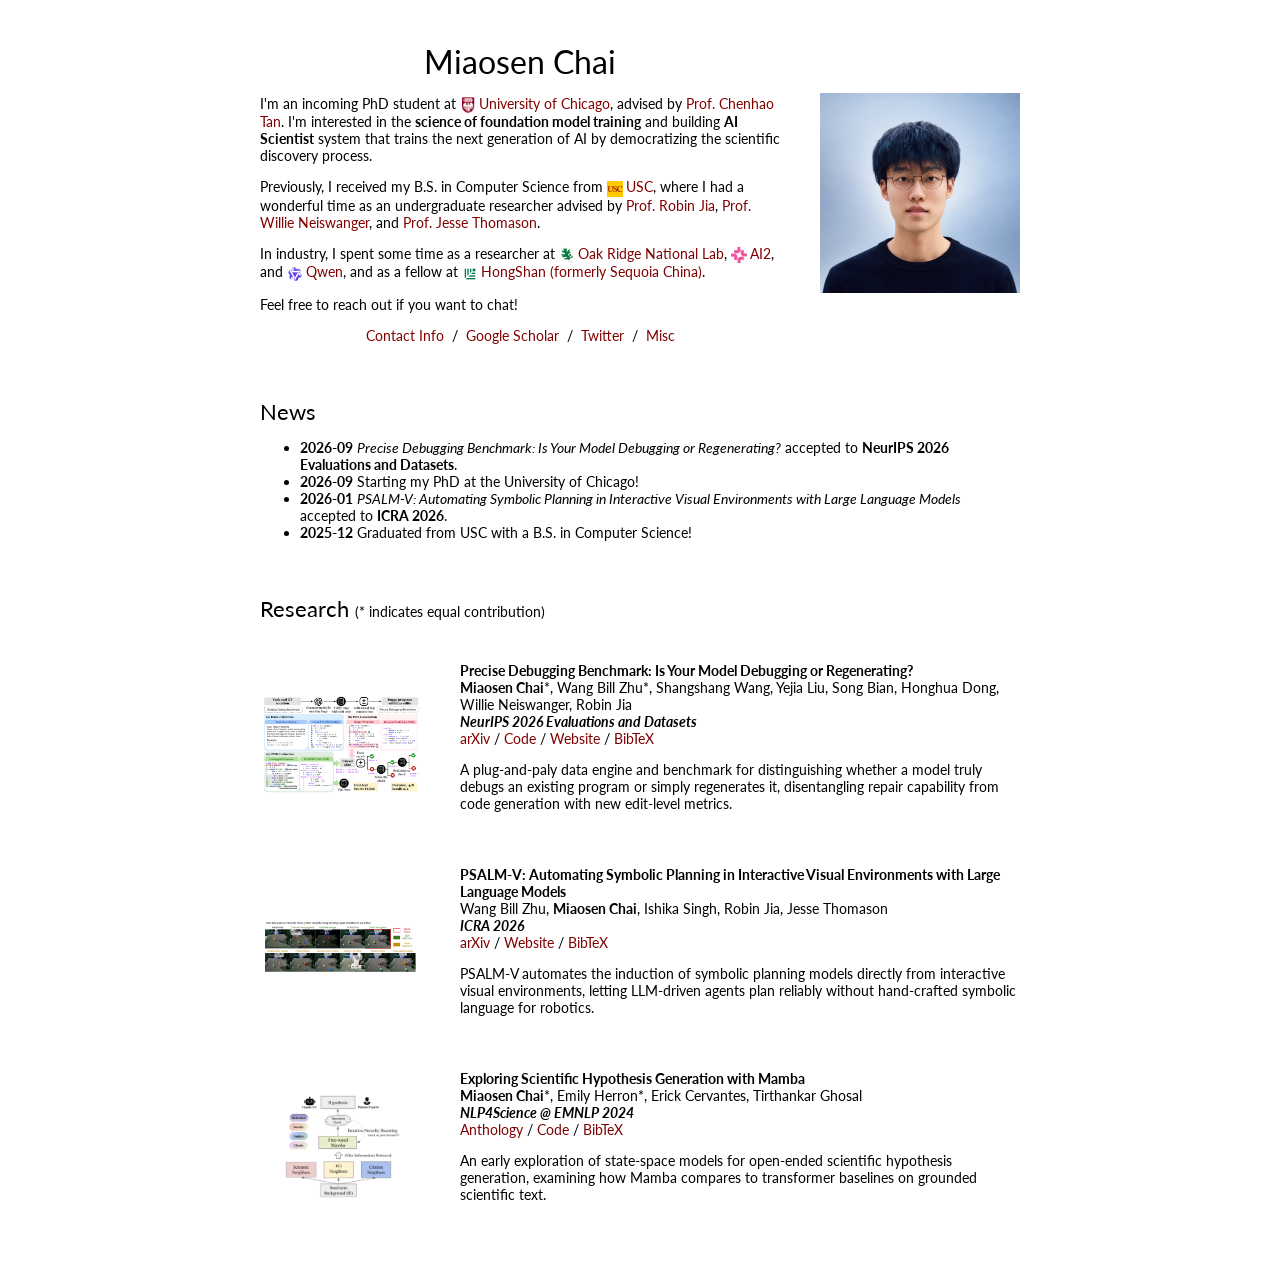
==== index.html @ bd9d6aa6 "Change investor to fellow at HongShan" ====
<!DOCTYPE HTML>
<html lang="en">

<head>
  <title>Miaosen Chai</title>
  <meta content="text/html; charset=utf-8" http-equiv="Content-Type">
  <meta name="author" content="Miaosen Chai" />
  <meta name="description" content="Miaosen Chai. Incoming PhD student at the University of Chicago." />
  <meta name="viewport" content="width=device-width, initial-scale=1">
  <link rel="stylesheet" type="text/css" href="style.css" />
  <link href="https://fonts.googleapis.com/css?family=Lato:400,700,400italic,700italic" rel="stylesheet" type="text/css">
</head>

<body>
  <table style="width:100%;max-width:800px;border:0px;border-spacing:0px;border-collapse:separate;margin-right:auto;margin-left:auto;">
    <tr style="padding:0px">
      <td style="padding:0px">

        <!-- HERO -->
        <table style="width:100%;border:0px;border-spacing:0px;border-collapse:separate;margin-right:auto;margin-left:auto;">
          <tr style="padding:0px">
            <td style="padding:2.5%;width:70%;vertical-align:middle">
              <h1>Miaosen Chai</h1>
              <p>
                I'm an incoming PhD student at
                <img src="images/uchicago.png" alt="UChicago" style="height:16px;vertical-align:middle;margin-right:3px;"><a href="https://cs.uchicago.edu">University of Chicago</a>,
                advised by <a href="https://chenhaot.com/">Prof. Chenhao Tan</a>.
                I'm interested in the <strong>science of foundation model training</strong> and building
                <strong>AI Scientist</strong> system that trains the next generation of AI by democratizing the scientific discovery process.
              </p>
              <p>
                Previously, I received my B.S. in Computer Science from
                <img src="images/usc.png" alt="USC" style="height:16px;vertical-align:middle;margin-right:3px;"><a href="https://www.cs.usc.edu">USC</a>,
                where I had a wonderful time as an undergraduate researcher advised by
                <a href="https://robinjia.github.io/">Prof. Robin Jia</a>,
                <a href="https://willieneis.github.io/">Prof. Willie Neiswanger</a>, and
                <a href="https://jessethomason.com/">Prof. Jesse Thomason</a>.
              </p>
              <p>
                In industry, I spent some time as a researcher at
                <img src="images/ornl.png" alt="ORNL" style="height:16px;vertical-align:middle;margin-right:3px;"><a href="https://www.ornl.gov/">Oak Ridge National Lab</a>,
                <img src="images/ai2.png" alt="AI2" style="height:16px;vertical-align:middle;margin-right:3px;"><a href="https://allenai.org/">AI2</a>,
                and
                <img src="images/qwen.png" alt="Qwen" style="height:16px;vertical-align:middle;margin-right:3px;"><a href="https://qwen.ai/">Qwen</a>,
                and as a fellow at
                <img src="images/sequoia.png" alt="HongShan" style="height:16px;vertical-align:middle;margin-right:3px;"><a href="https://www.hsgcap.com/">HongShan (formerly Sequoia China)</a>.
              </p>
              <p>
                Feel free to reach out if you want to chat!
              </p>
              <p style="text-align:center">
                <a href="#" id="contactTrigger">Contact Info</a> &nbsp;/&nbsp;
                <a href="https://scholar.google.com/citations?user=1lLC0AQAAAAJ&hl=en">Google Scholar</a> &nbsp;/&nbsp;
                <a href="https://x.com/miaosenc">Twitter</a> &nbsp;/&nbsp;
                <a href="#" id="miscTrigger">Misc</a>
              </p>
            </td>
            <td style="padding:2.5%;width:30%;max-width:30%;vertical-align:middle">
              <img class="profile-photo" alt="profile photo" src="selfie.jpg">
            </td>
          </tr>
        </table>

        <!-- NEWS -->
        <table style="width:100%;border:0px;border-spacing:0px;border-collapse:separate;margin-right:auto;margin-left:auto;">
          <tr>
            <td style="padding:2.5%;width:100%;vertical-align:middle">
              <h2 id="News">News</h2>
              <ul>
                <li><b>2026-09</b> <i>Precise Debugging Benchmark: Is Your Model Debugging or Regenerating?</i> accepted to <b>NeurIPS 2026 Evaluations and Datasets</b>.</li>
                <li><b>2026-09</b> Starting my PhD at the University of Chicago!</li>
                <li><b>2026-01</b> <i>PSALM-V: Automating Symbolic Planning in Interactive Visual Environments with Large Language Models</i> accepted to <b>ICRA 2026</b>.</li>
                <li><b>2025-12</b> Graduated from USC with a B.S. in Computer Science!</li>
              </ul>
            </td>
          </tr>
        </table>

        <!-- RESEARCH HEADER -->
        <table style="width:100%;border:0px;border-spacing:0px;border-collapse:separate;margin-right:auto;margin-left:auto;">
          <tr>
            <td style="padding:2.5%;width:100%;vertical-align:middle">
              <h2 id="Research">Research <span style="font-size: 14px;">(* indicates equal contribution)</span></h2>
            </td>
          </tr>
        </table>

        <!-- RESEARCH LIST -->
        <table style="width:100%;border:0px;border-spacing:0px;border-collapse:separate;margin-right:auto;margin-left:auto;">

          <tr class="paper-row">
            <td style="padding:2.5%;width:25%;vertical-align:middle;min-width:120px">
              <img src="images/PDB.png" alt="Precise Debugging Benchmark" class="paper-thumb" />
            </td>
            <td style="padding:2.5%;width:75%;vertical-align:middle">
              <div>
                <h3>Precise Debugging Benchmark: Is Your Model Debugging or Regenerating?</h3>
                <br>
                <b>Miaosen Chai</b>*,
                <a href="https://bill1235813.github.io/" target="_blank" class="author-link">Wang Bill Zhu</a>*,
                <a href="https://shangshang-wang.github.io/" target="_blank" class="author-link">Shangshang Wang</a>,
                <a href="https://liuyejia.github.io/" target="_blank" class="author-link">Yejia Liu</a>,
                <a href="https://waterpine.github.io/" target="_blank" class="author-link">Song Bian</a>,
                <a href="https://dhh1995.github.io/" target="_blank" class="author-link">Honghua Dong</a>,
                <a href="https://willieneis.github.io/" target="_blank" class="author-link">Willie Neiswanger</a>,
                <a href="https://robinjia.github.io/" target="_blank" class="author-link">Robin Jia</a>
                <br>
                <em><b>NeurIPS 2026 Evaluations and Datasets</b></em>
                <br>
                <a href="https://arxiv.org/abs/2604.17338">arXiv</a> /
                <a href="https://github.com/Bill1235813/PDB">Code</a> /
                <a href="https://precise-debugging-benchmark.github.io">Website</a> /
                <a href="#" class="bibtex-trigger" data-bibtex="@article{zhu2026precise,
  title={Precise Debugging Benchmark: Is Your Model Debugging or Regenerating?},
  author={Zhu, Wang Bill and Chai, Miaosen and Wang, Shangshang and Liu, Yejia and Bian, Song and Dong, Honghua and Neiswanger, Willie and Jia, Robin},
  journal={arXiv preprint arXiv:2604.17338},
  year={2026}
}">BibTeX</a>
                <p></p>
                <p>A plug-and-paly data engine and benchmark for distinguishing whether a model truly debugs an existing program or simply regenerates it, disentangling repair capability from code generation with new edit-level metrics.</p>
              </div>
            </td>
          </tr>

          <tr class="paper-row">
            <td style="padding:2.5%;width:25%;vertical-align:middle;min-width:120px">
              <img src="images/PSALM-V.png" alt="PSALM-V" class="paper-thumb" />
            </td>
            <td style="padding:2.5%;width:75%;vertical-align:middle">
              <div>
                <h3>PSALM-V: Automating Symbolic Planning in Interactive Visual Environments with Large Language Models</h3>
                <br>
                <a href="https://bill1235813.github.io/" target="_blank" class="author-link">Wang Bill Zhu</a>,
                <b>Miaosen Chai</b>,
                <a href="https://ishikasingh.github.io/" target="_blank" class="author-link">Ishika Singh</a>,
                <a href="https://robinjia.github.io/" target="_blank" class="author-link">Robin Jia</a>,
                <a href="https://jessethomason.com/" target="_blank" class="author-link">Jesse Thomason</a>
                <br>
                <em><b>ICRA 2026</b></em>
                <br>
                <a href="https://arxiv.org/abs/2506.20097">arXiv</a> /
                <a href="https://psalmv.github.io/">Website</a> /
                <a href="#" class="bibtex-trigger" data-bibtex="@article{zhu2025psalm,
  title={Psalm-v: Automating symbolic planning in interactive visual environments with large language models},
  author={Zhu, Wang Bill and Chai, Miaosen and Singh, Ishika and Jia, Robin and Thomason, Jesse},
  journal={arXiv preprint arXiv:2506.20097},
  year={2025}
}">BibTeX</a>
                <p></p>
                <p>PSALM-V automates the induction of symbolic planning models directly from interactive visual environments, letting LLM-driven agents plan reliably without hand-crafted symbolic language for robotics.</p>
              </div>
            </td>
          </tr>

          <tr class="paper-row">
            <td style="padding:2.5%;width:25%;vertical-align:middle;min-width:120px">
              <img src="images/Mamba.png" alt="Scientific Hypothesis Generation with Mamba" class="paper-thumb" />
            </td>
            <td style="padding:2.5%;width:75%;vertical-align:middle">
              <div>
                <h3>Exploring Scientific Hypothesis Generation with Mamba</h3>
                <br>
                <b>Miaosen Chai</b>*,
                <a href="https://www.ornl.gov/staff-profile/emily-herron" target="_blank" class="author-link">Emily Herron</a>*,
                Erick Cervantes,
                <a href="https://www.tirthankarghosal.com/" target="_blank" class="author-link">Tirthankar Ghosal</a>
                <br>
                <em><b>NLP4Science @ EMNLP 2024</b></em>
                <br>
                <a href="https://aclanthology.org/2024.nlp4science-1.17/">Anthology</a> /
                <a href="https://github.com/fglx-c/Exploring-Scientific-Hypothesis-Generation-with-Mamba">Code</a> /
                <a href="#" class="bibtex-trigger" data-bibtex="@inproceedings{chai-etal-2024-exploring,
  title={Exploring Scientific Hypothesis Generation with Mamba},
  author={Chai, Miaosen and Herron, Emily and Cervantes, Erick and Ghosal, Tirthankar},
  editor={Peled-Cohen, Lotem and Calderon, Nitay and Lissak, Shir and Reichart, Roi},
  booktitle={Proceedings of the 1st Workshop on NLP for Science (NLP4Science)},
  month=nov,
  year={2024},
  address={Miami, FL, USA},
  publisher={Association for Computational Linguistics},
  url={https://aclanthology.org/2024.nlp4science-1.17/},
  doi={10.18653/v1/2024.nlp4science-1.17},
  pages={197--207}
}">BibTeX</a>
                <p></p>
                <p>An early exploration of state-space models for open-ended scientific hypothesis generation, examining how Mamba compares to transformer baselines on grounded scientific text.</p>
              </div>
            </td>
          </tr>

        </table>

        <!-- TALKS (hidden for now)
        <table style="width:100%;border:0px;border-spacing:0px;border-collapse:separate;margin-right:auto;margin-left:auto;">
          <tr>
            <td style="padding:2.5%;width:100%;vertical-align:middle">
              <h2 id="Talks">Talks</h2>
              <p><i>Coming soon.</i></p>
            </td>
          </tr>
        </table>
        -->


        <br><br>
      </td>
    </tr>
  </table>

  <!-- CONTACT MODAL -->
  <div id="contactModal" class="modal">
    <div class="modal-content">
      <span class="close-button" data-close="contactModal">&times;</span>
      <h2>Contact</h2>
      <p><b>Email:</b> <a href="mailto:miaosenc@uchicago.edu">miaosenc@uchicago.edu</a></p>
      <p><b>WeChat:</b> c_12316</p>
      <p>If you're interested in research, collaboration, startups, or anything, say hi!</p>
    </div>
  </div>

  <!-- MISC MODAL -->
  <div id="miscModal" class="modal">
    <div class="modal-content">
      <span class="close-button" data-close="miscModal">&times;</span>
      <h2>Misc</h2>
      <p>Coming soon :)</p>
    </div>
  </div>

  <!-- BIBTEX MODAL -->
  <div id="bibtexModal" class="modal">
    <div class="modal-content">
      <span class="close-button" data-close="bibtexModal">&times;</span>
      <h2>BibTeX</h2>
      <pre id="modalBibtexContent"></pre>
      <button id="copyBibtexButton">Copy to Clipboard</button>
    </div>
  </div>

  <script src="script.js"></script>
</body>

</html>
---- style.css ----
a{color:#800000;text-decoration:none}
a:focus,a:hover{color:#FDB515;text-decoration:none}
body,td,th,tr,p,a{font-family:'Lato', Verdana, Helvetica, sans-serif;font-size:14px;font-display:auto}
strong{font-family:'Lato', Verdana, Helvetica, sans-serif;font-size:14px;font-display:auto}
h2{font-family:'Lato', Verdana, Helvetica, sans-serif;font-size:22px;font-display:auto;font-weight:normal;padding:0;margin:0;display:inline}
h3{font-family:'Lato', Verdana, Helvetica, sans-serif;font-size:14px;font-weight:700;font-display:auto;padding:0;margin:0;display:inline}
h1{font-family:'Lato', Verdana, Helvetica, sans-serif;font-size:32px;font-weight:normal;font-display:auto;text-align:center;padding:0;margin-block-start:14px;margin-block-end:14px;margin-left:0;margin-right:0}

/* Square profile photo */
.profile-photo{width:100%;max-width:100%;aspect-ratio:1/1;object-fit:cover;display:block}

/* Paper thumbnail — consistent 4:3 box, no border */
.paper-thumb{
  width:100%;
  max-width:180px;
  aspect-ratio:4/3;
  object-fit:contain;
  display:block;
  margin:0 auto;
}

/* Paper transitions */
.paper-row{transition:all 0.3s ease}

/* Modal */
.modal{display:none;position:fixed;z-index:1000;left:0;top:0;width:100%;height:100%;overflow:auto;background-color:rgba(0,0,0,0.6);padding-top:60px}
.modal-content{background-color:#fefefe;margin:5% auto;padding:25px;border:1px solid #888;width:85%;max-width:700px;border-radius:8px;position:relative;box-shadow:0 5px 15px rgba(0,0,0,0.3);font-family:'Lato', Verdana, Helvetica, sans-serif}
.modal-content h2{margin-top:0;margin-bottom:15px;font-size:20px;display:block;text-align:left}
.close-button{color:#aaa;position:absolute;top:10px;right:20px;font-size:32px;font-weight:bold;line-height:1;cursor:pointer}
.close-button:hover,.close-button:focus{color:#333;text-decoration:none}

/* BibTeX */
#modalBibtexContent{background-color:#f8f8f8;border:1px solid #ddd;padding:15px;white-space:pre-wrap;word-wrap:break-word;max-height:400px;overflow-y:auto;font-family:'Courier New', Courier, monospace;font-size:13px;line-height:1.5;border-radius:4px;margin-bottom:15px}
#copyBibtexButton{background-color:#800000;border:none;color:white;padding:10px 18px;text-align:center;text-decoration:none;display:inline-block;font-size:14px;font-weight:bold;cursor:pointer;border-radius:5px;transition:background-color 0.2s ease}
#copyBibtexButton:hover{background-color:#FDB515}
.bibtex-trigger{cursor:pointer}

/* Contact/misc small modal */
#contactModal .modal-content,#miscModal .modal-content{text-align:center;max-width:360px}
#contactModal .modal-content h2,#miscModal .modal-content h2{text-align:center;margin-bottom:10px}
#contactModal .modal-content p,#miscModal .modal-content p{text-align:left;margin-bottom:10px}

/* Author links keep body color */
a.author-link{color:inherit;text-decoration:none}
a.author-link:hover{color:#FDB515;text-decoration:none}
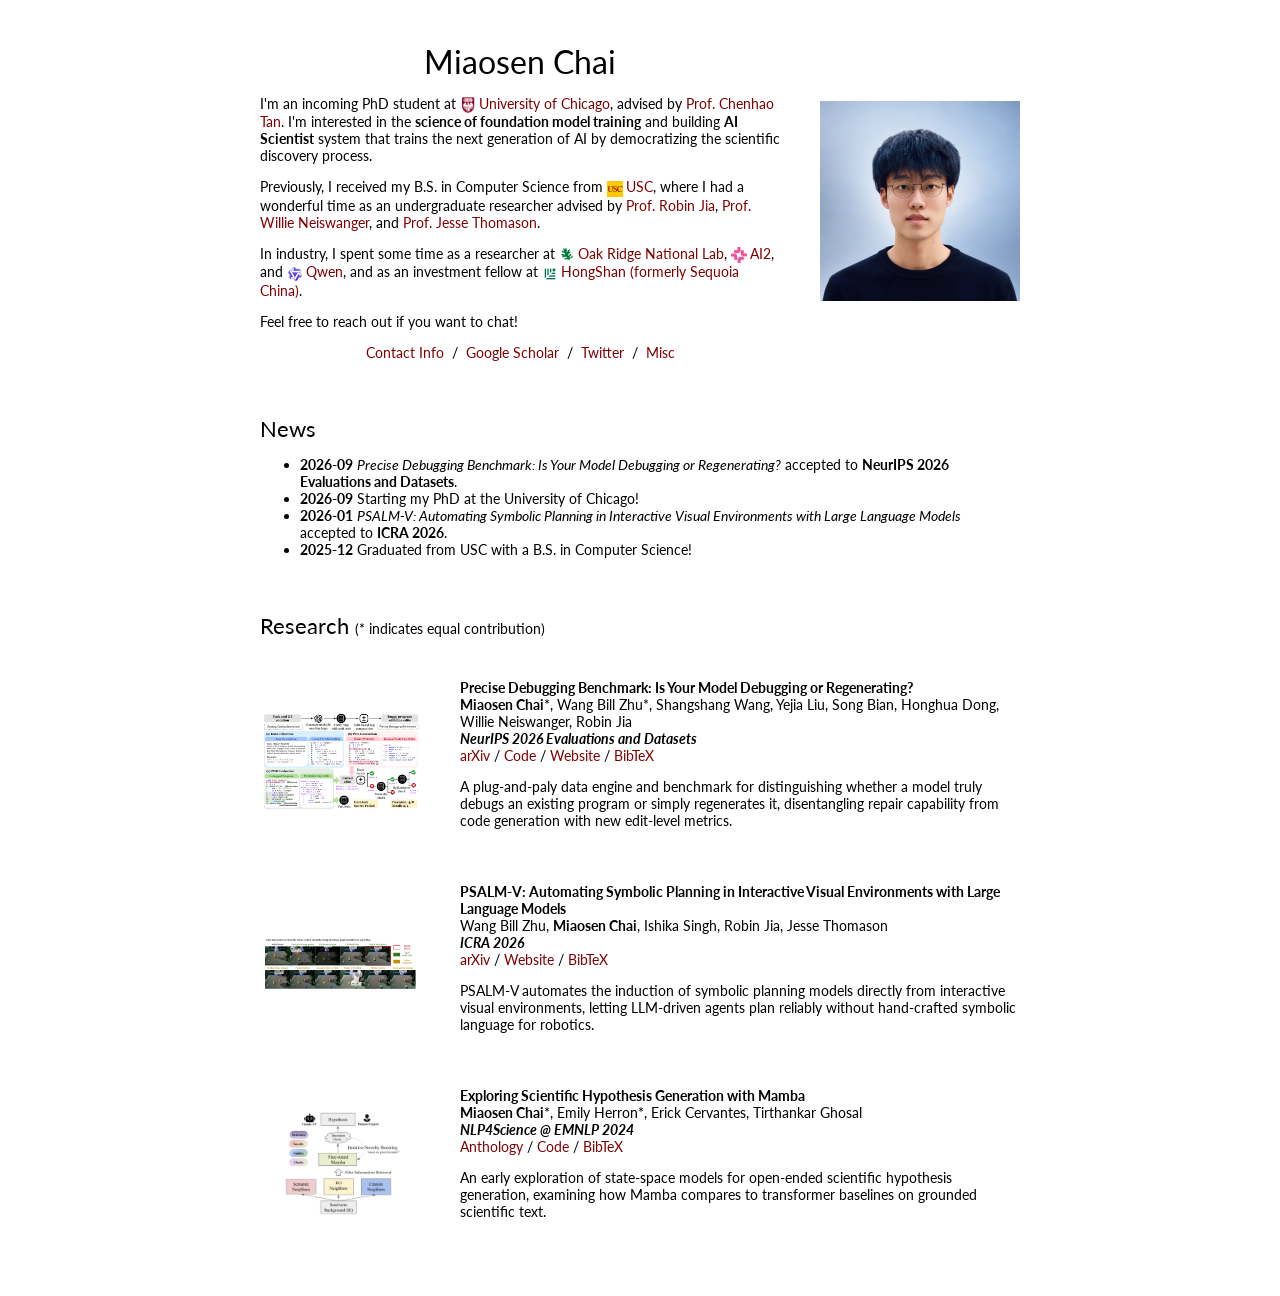
==== commit 979360d2: "Change fellow to investment fellow" ====
--- a/index.html
+++ b/index.html
@@ -42,7 +42,7 @@
                 <img src="images/ai2.png" alt="AI2" style="height:16px;vertical-align:middle;margin-right:3px;"><a href="https://allenai.org/">AI2</a>,
                 and
                 <img src="images/qwen.png" alt="Qwen" style="height:16px;vertical-align:middle;margin-right:3px;"><a href="https://qwen.ai/">Qwen</a>,
-                and as a fellow at
+                and as an investment fellow at
                 <img src="images/sequoia.png" alt="HongShan" style="height:16px;vertical-align:middle;margin-right:3px;"><a href="https://www.hsgcap.com/">HongShan (formerly Sequoia China)</a>.
               </p>
               <p>
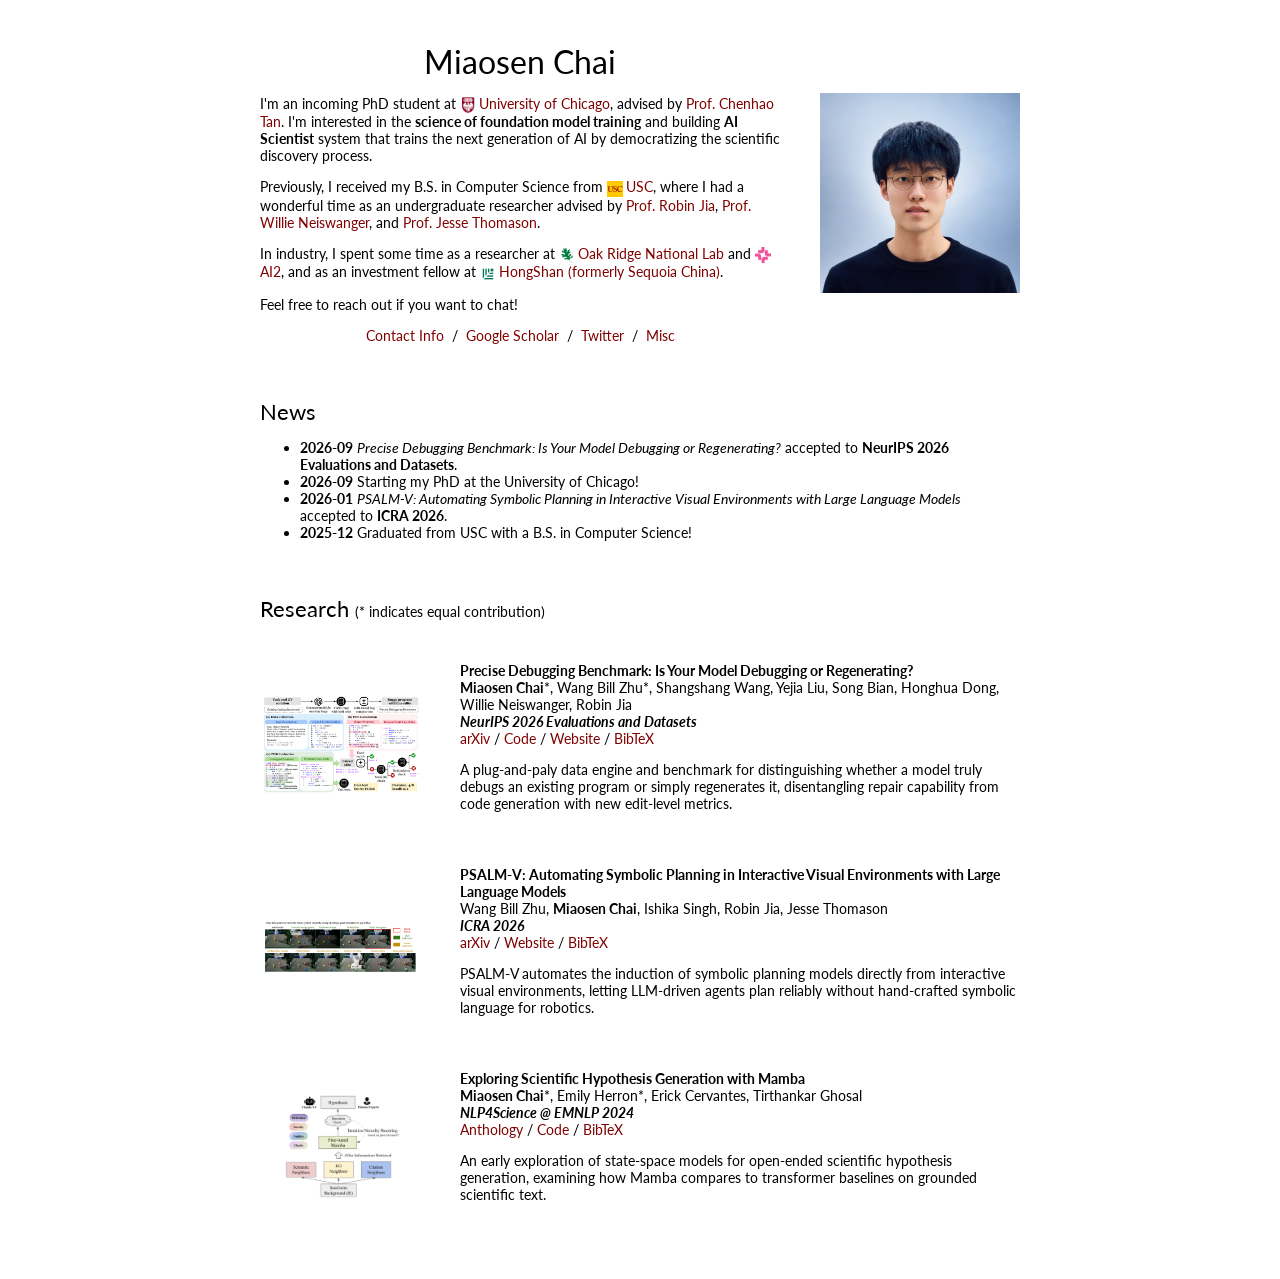
==== commit 79c4da51: "Remove Qwen Co-Authored-By: Claude Opus 5.5 <noreply@anthropic.com>" ====
--- a/index.html
+++ b/index.html
@@ -38,10 +38,9 @@
               </p>
               <p>
                 In industry, I spent some time as a researcher at
-                <img src="images/ornl.png" alt="ORNL" style="height:16px;vertical-align:middle;margin-right:3px;"><a href="https://www.ornl.gov/">Oak Ridge National Lab</a>,
+                <img src="images/ornl.png" alt="ORNL" style="height:16px;vertical-align:middle;margin-right:3px;"><a href="https://www.ornl.gov/">Oak Ridge National Lab</a>
+                and
                 <img src="images/ai2.png" alt="AI2" style="height:16px;vertical-align:middle;margin-right:3px;"><a href="https://allenai.org/">AI2</a>,
-                and
-                <img src="images/qwen.png" alt="Qwen" style="height:16px;vertical-align:middle;margin-right:3px;"><a href="https://qwen.ai/">Qwen</a>,
                 and as an investment fellow at
                 <img src="images/sequoia.png" alt="HongShan" style="height:16px;vertical-align:middle;margin-right:3px;"><a href="https://www.hsgcap.com/">HongShan (formerly Sequoia China)</a>.
               </p>
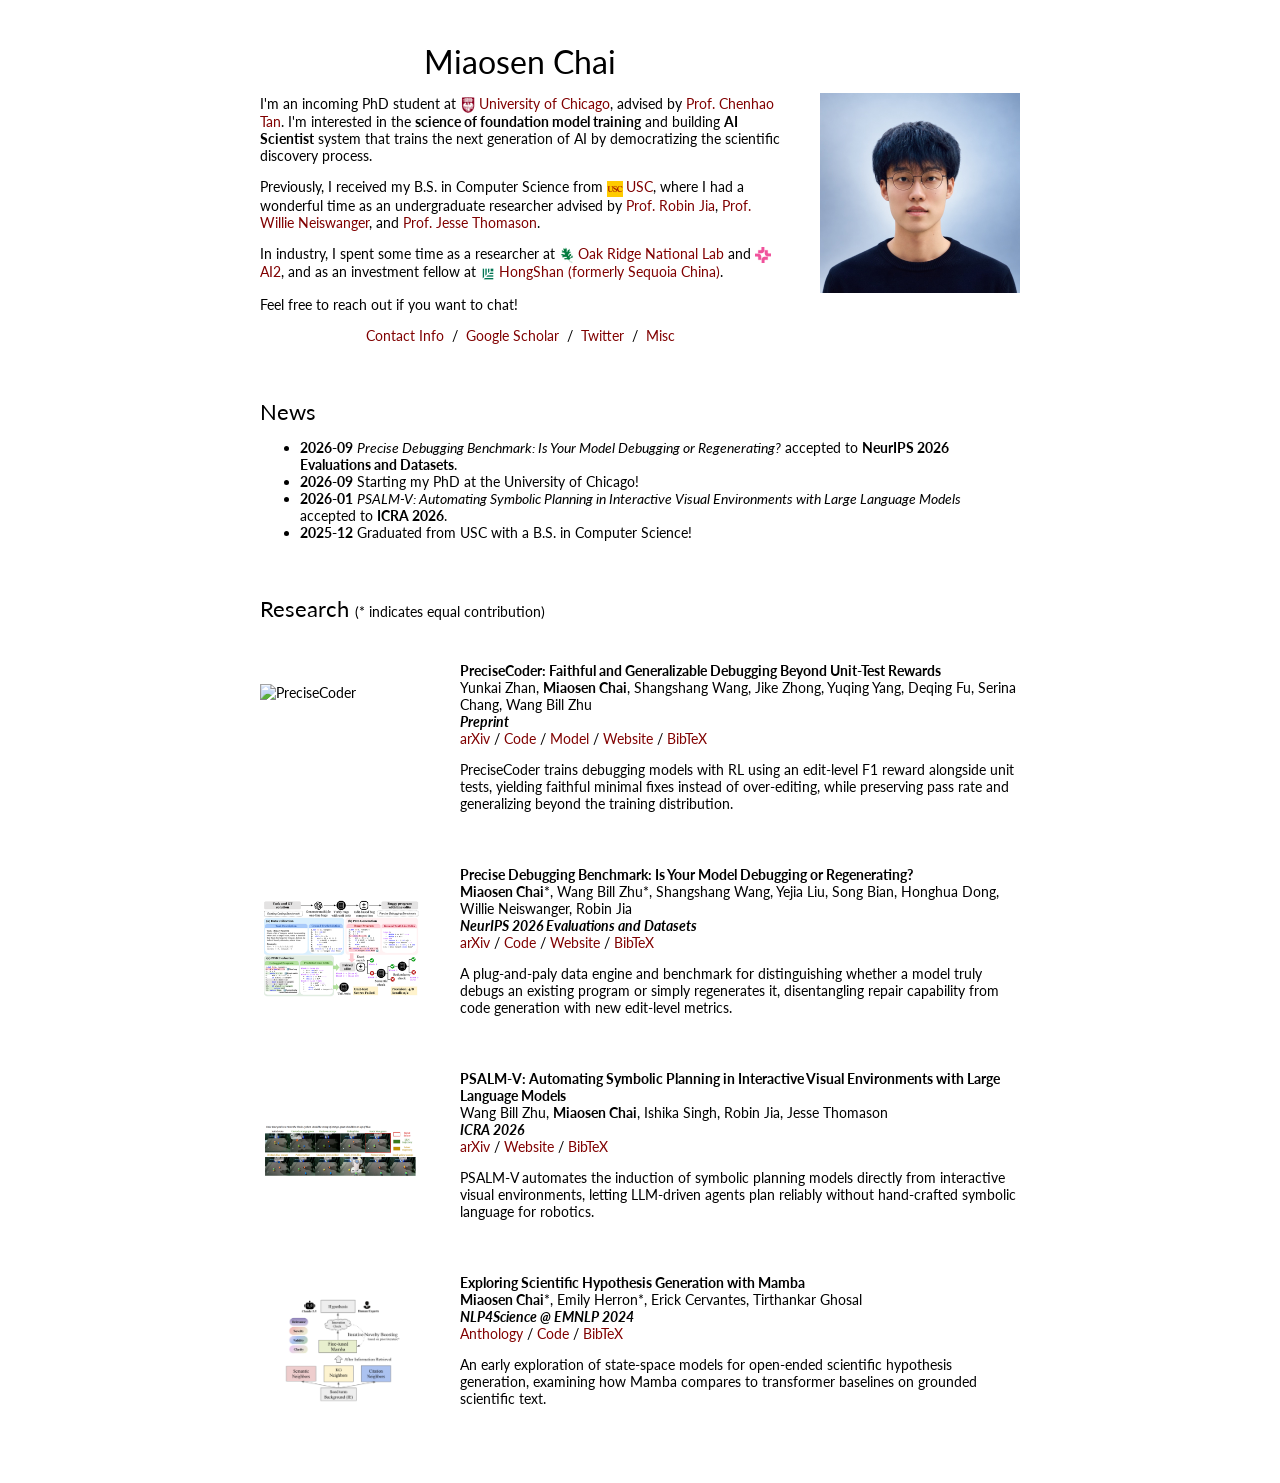
==== commit 0c1dcab7: "Add PreciseCoder preprint Co-Authored-By: Claude Opus 5.5 <noreply@anthropic.com>" ====
--- a/index.html
+++ b/index.html
@@ -86,6 +86,41 @@
 
         <!-- RESEARCH LIST -->
         <table style="width:100%;border:0px;border-spacing:0px;border-collapse:separate;margin-right:auto;margin-left:auto;">
+
+          <tr class="paper-row">
+            <td style="padding:2.5%;width:25%;vertical-align:middle;min-width:120px">
+              <img src="images/PreciseCoder.png" alt="PreciseCoder" class="paper-thumb" />
+            </td>
+            <td style="padding:2.5%;width:75%;vertical-align:middle">
+              <div>
+                <h3>PreciseCoder: Faithful and Generalizable Debugging Beyond Unit-Test Rewards</h3>
+                <br>
+                <a href="https://mynameisjameszhan.github.io" target="_blank" class="author-link">Yunkai Zhan</a>,
+                <b>Miaosen Chai</b>,
+                <a href="https://shangshang-wang.github.io/" target="_blank" class="author-link">Shangshang Wang</a>,
+                <a href="https://jike338.github.io" target="_blank" class="author-link">Jike Zhong</a>,
+                <a href="https://ayyyq.github.io" target="_blank" class="author-link">Yuqing Yang</a>,
+                <a href="https://deqingfu.github.io" target="_blank" class="author-link">Deqing Fu</a>,
+                <a href="https://serinachang5.github.io" target="_blank" class="author-link">Serina Chang</a>,
+                <a href="https://bill1235813.github.io/" target="_blank" class="author-link">Wang Bill Zhu</a>
+                <br>
+                <em><b>Preprint</b></em>
+                <br>
+                <a href="https://arxiv.org/abs/2610.18755">arXiv</a> /
+                <a href="https://github.com/precise-coder-rl/PreciseCoder">Code</a> /
+                <a href="https://huggingface.co/PreciseCoder">Model</a> /
+                <a href="https://precise-coder-rl.github.io/">Website</a> /
+                <a href="#" class="bibtex-trigger" data-bibtex="@article{zhan2026precisecoder,
+  title={PreciseCoder: Faithful and Generalizable Debugging Beyond Unit-Test Rewards},
+  author={Zhan, Yunkai and Chai, Miaosen and Wang, Shangshang and Zhong, Jike and Yang, Yuqing and Fu, Deqing and Chang, Serina and Zhu, Wang Bill},
+  journal={arXiv preprint arXiv:2610.18755},
+  year={2026}
+}">BibTeX</a>
+                <p></p>
+                <p>PreciseCoder trains debugging models with RL using an edit-level F1 reward alongside unit tests, yielding faithful minimal fixes instead of over-editing, while preserving pass rate and generalizing beyond the training distribution.</p>
+              </div>
+            </td>
+          </tr>
 
           <tr class="paper-row">
             <td style="padding:2.5%;width:25%;vertical-align:middle;min-width:120px">
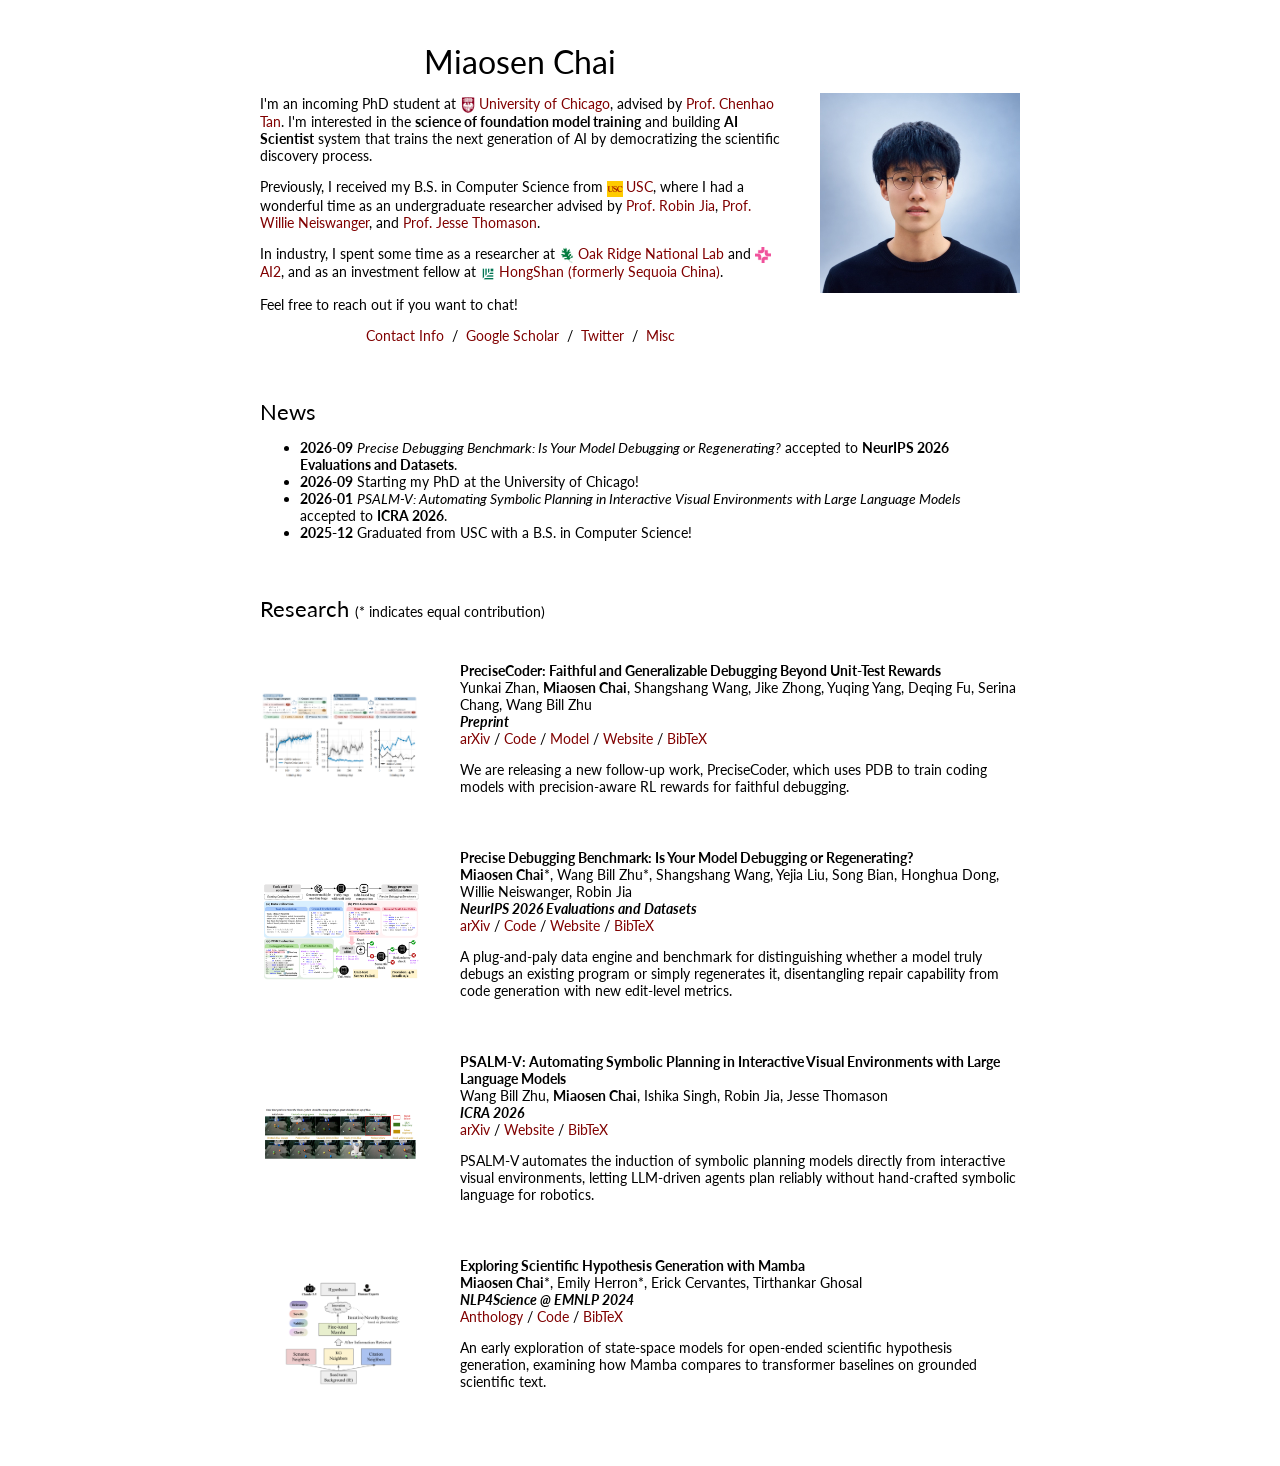
==== commit 1be8fc56: "Update PreciseCoder description Co-Authored-By: Claude Opus 5.5 <noreply@anthropic.com>" ====
--- a/index.html
+++ b/index.html
@@ -117,7 +117,7 @@
   year={2026}
 }">BibTeX</a>
                 <p></p>
-                <p>PreciseCoder trains debugging models with RL using an edit-level F1 reward alongside unit tests, yielding faithful minimal fixes instead of over-editing, while preserving pass rate and generalizing beyond the training distribution.</p>
+                <p>We are releasing a new follow-up work, PreciseCoder, which uses PDB to train coding models with precision-aware RL rewards for faithful debugging.</p>
               </div>
             </td>
           </tr>
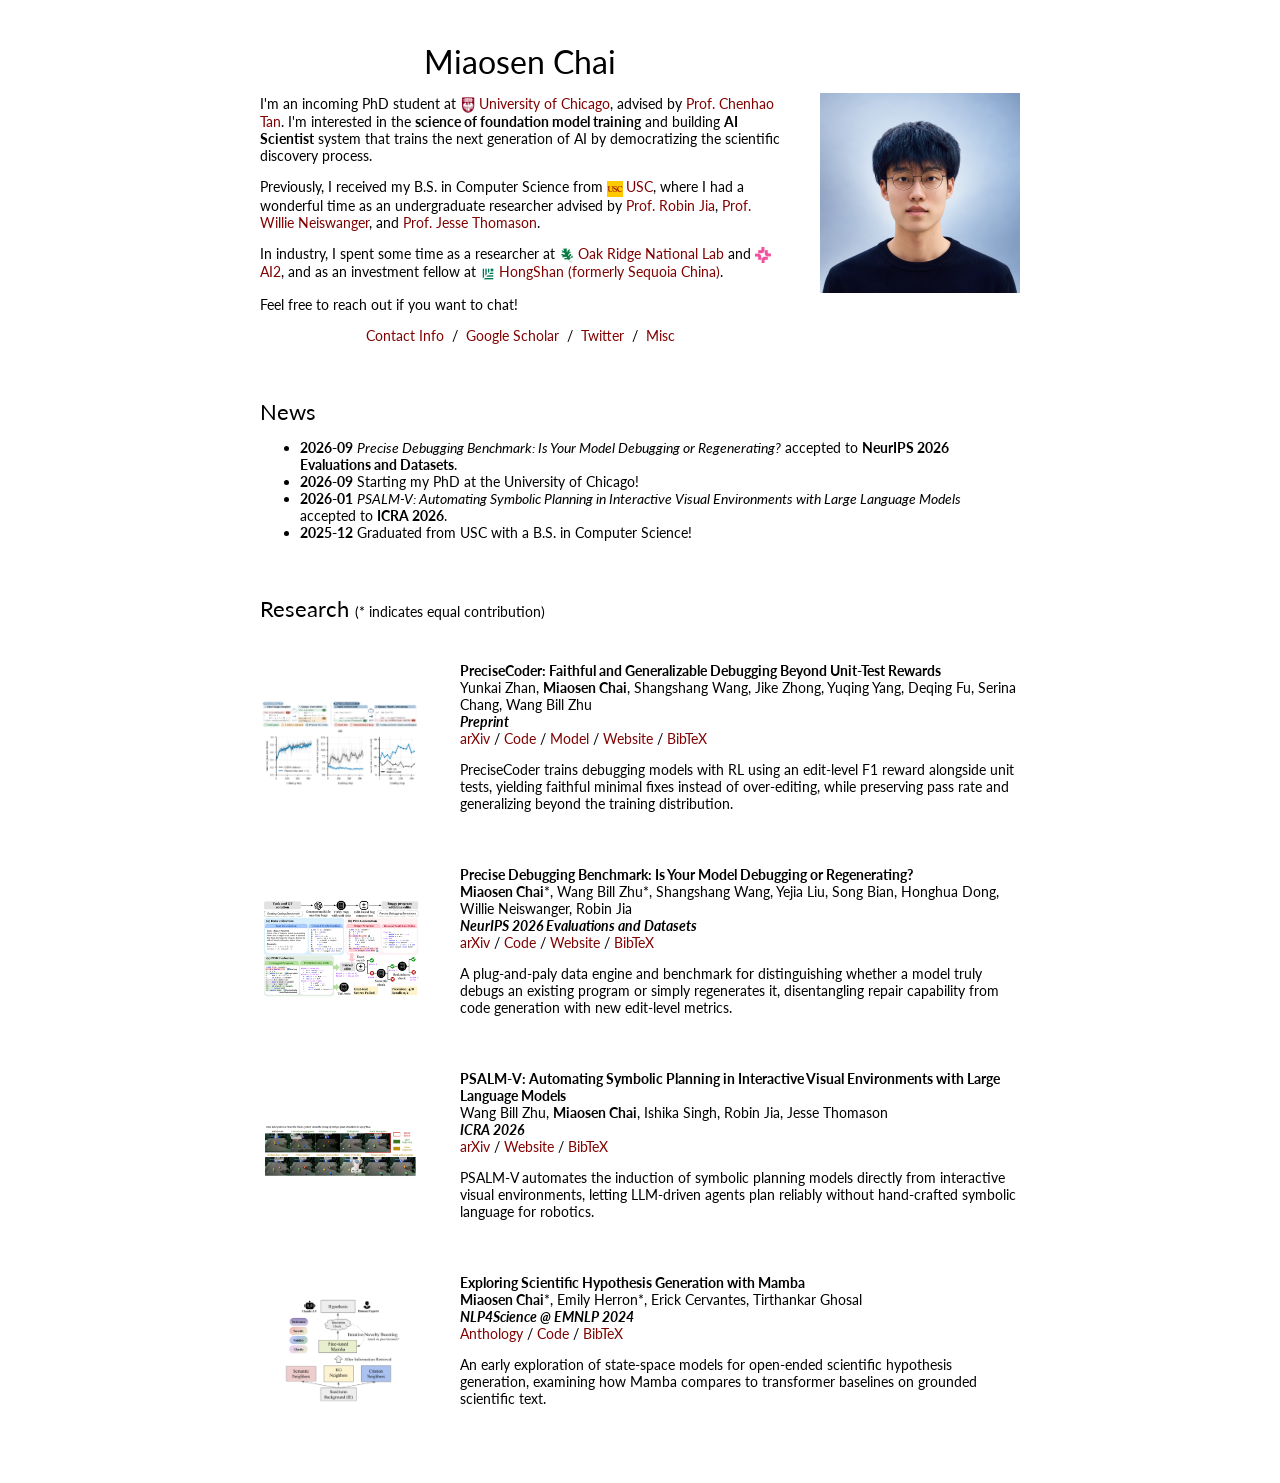
==== commit 8b02d837: "Revert "Update PreciseCoder description" Co-Authored-By: Claude Opus 5.5 <noreply@anthropic.com>" ====
--- a/index.html
+++ b/index.html
@@ -117,7 +117,7 @@
   year={2026}
 }">BibTeX</a>
                 <p></p>
-                <p>We are releasing a new follow-up work, PreciseCoder, which uses PDB to train coding models with precision-aware RL rewards for faithful debugging.</p>
+                <p>PreciseCoder trains debugging models with RL using an edit-level F1 reward alongside unit tests, yielding faithful minimal fixes instead of over-editing, while preserving pass rate and generalizing beyond the training distribution.</p>
               </div>
             </td>
           </tr>
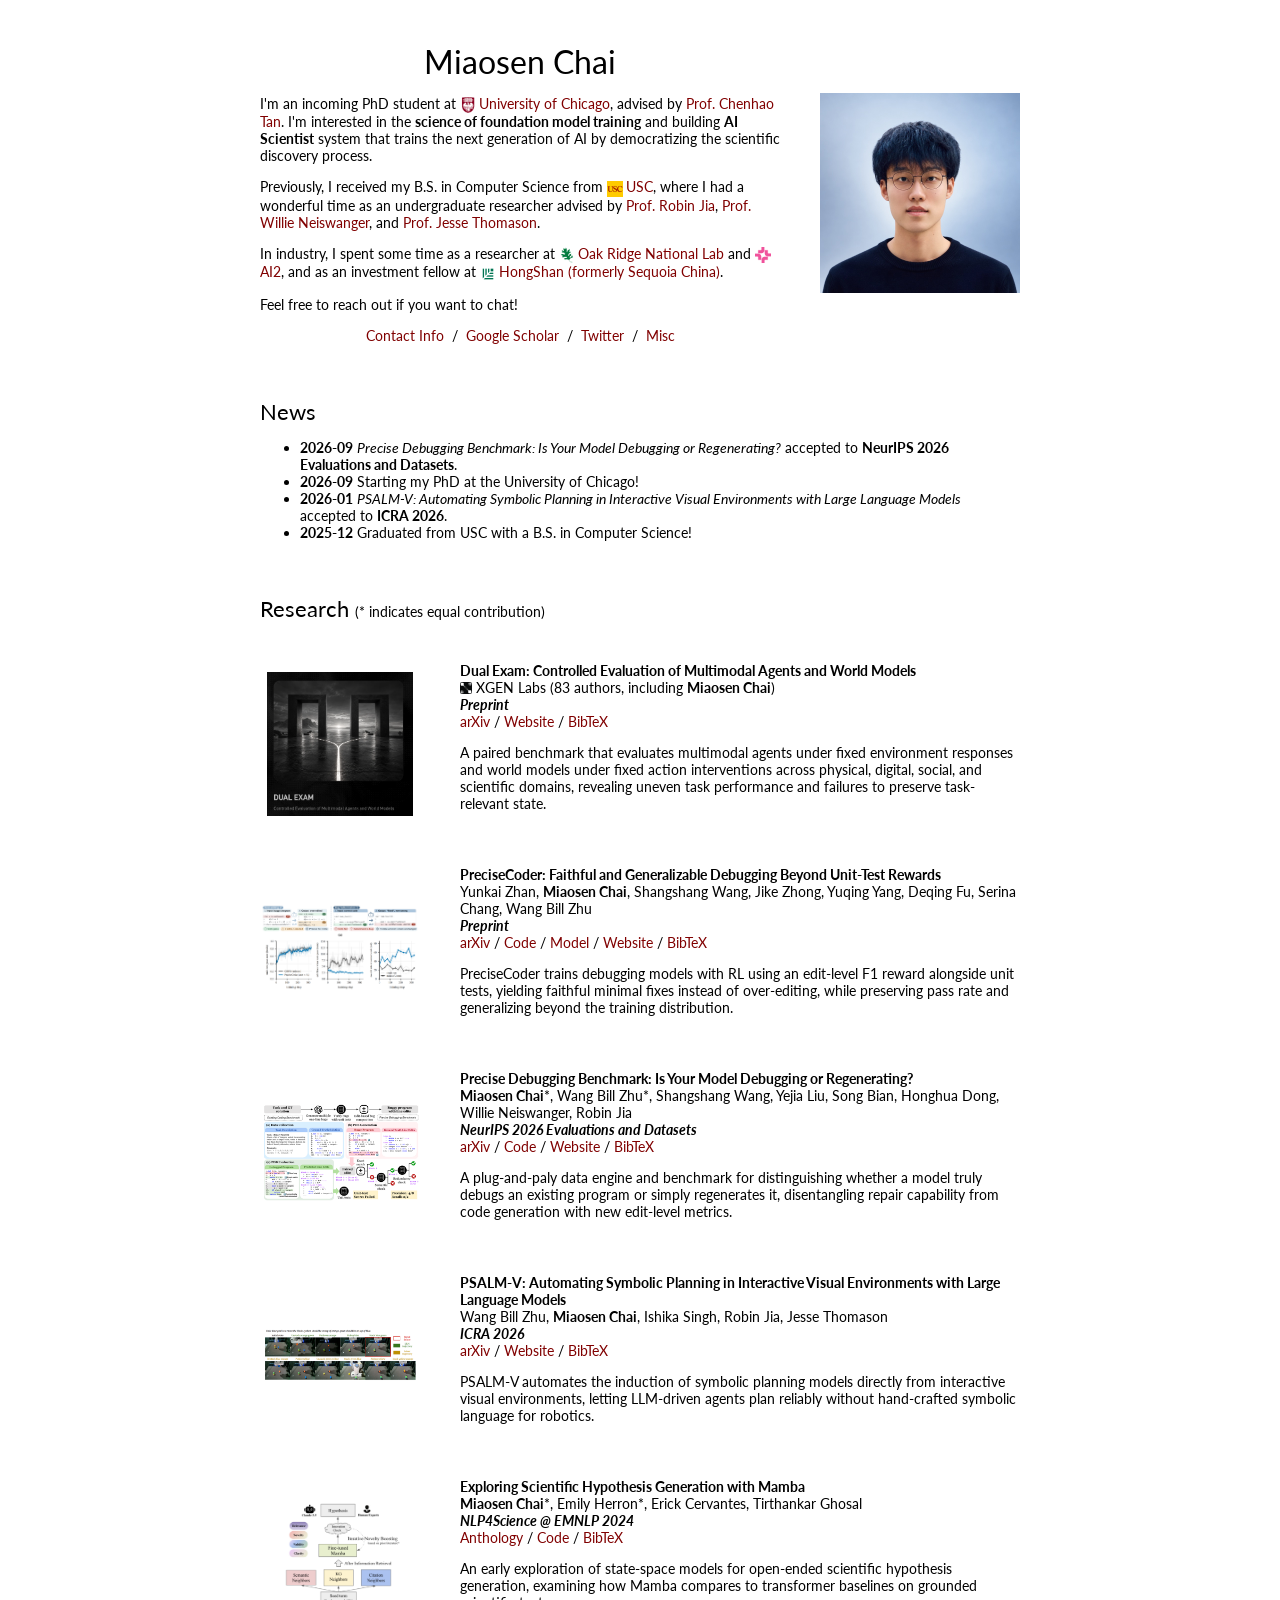
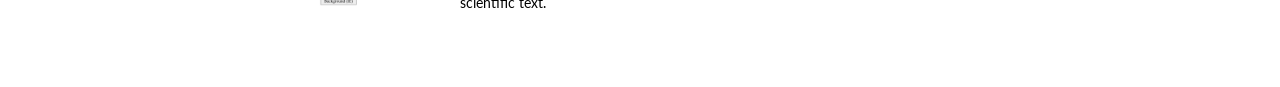
==== commit 1c548c74: "Add Dual Exam preprint Co-Authored-By: Claude Opus 5.5 <noreply@anthropic.com>" ====
--- a/index.html
+++ b/index.html
@@ -86,6 +86,35 @@
 
         <!-- RESEARCH LIST -->
         <table style="width:100%;border:0px;border-spacing:0px;border-collapse:separate;margin-right:auto;margin-left:auto;">
+
+          <tr class="paper-row">
+            <td style="padding:2.5%;width:25%;vertical-align:middle;min-width:120px">
+              <img src="images/dual_exam.png" alt="Dual Exam" class="paper-thumb" style="max-width:146px;aspect-ratio:1/1" />
+            </td>
+            <td style="padding:2.5%;width:75%;vertical-align:middle">
+              <div>
+                <h3>Dual Exam: Controlled Evaluation of Multimodal Agents and World Models</h3>
+                <br>
+                <img src="images/xgenlabs.svg" alt="XGEN Labs" style="height:12px;vertical-align:-1px;margin-right:4px;"><a href="https://xgenlabs.ai/#home" target="_blank" class="author-link">XGEN Labs</a> (83 authors, including <b>Miaosen Chai</b>)
+                <br>
+                <em><b>Preprint</b></em>
+                <br>
+                <a href="https://arxiv.org/abs/2610.31066">arXiv</a> /
+                <a href="https://xgenlabs.ai/#home">Website</a> /
+                <a href="#" class="bibtex-trigger" data-bibtex="@misc{rao2026dualexamcontrolledevaluation,
+  title={Dual Exam: Controlled Evaluation of Multimodal Agents and World Models},
+  author={Zhefan Rao and Meng Chu and Xuan Zhang and Jingfan Chen and Guohao Cai and Runyi Li and Shiyi Du and Ning Lu and Xu Huang and Zhixuan Chen and Feng Nie and Harold Haodong Chen and Hanwen Wang and Wen-Jie Shu and Yajing Bai and Xianfeng Wu and Xuanhua He and Shuhan Guo and Ziyue Ma and Ruichuan An and Long Bai and Miaosen Chai and Wenhao Chai and Jingye Chen and Qi Chen and Xuhang Chen and Wei Chow and Minghao Fu and Yunhao Gou and Haokun Gui and Dong Huang and Wei Huang and Zi Cheng Huang and Haibo Jin and Lingdong Kong and Leung Chun Ho and Tianqin Li and Yanheng Li and Jiayuan Liu and Jiyang Liu and Mingyu Liu and Shaoteng Liu and Xiaocheng Lu and Yawen Luo and Zeyu Qin and Tiancheng Shen and Yueqi Song and Zhaolong Su and Hengkai Tan and Tianhao Tang and Yiran Tao and Juncheng Wang and Qinghe Wang and Shangshang Wang and Yingying Wang and Fang Wu and Tiange Xiang and Qiushi Yang and Weicai Ye and Weichen Yu and Jiarui Zhang and Jize Zhang and Liuzhou Zhang and Renrui Zhang and Sheng Zhang and Wenhu Zhang and Junru Zhao and Lingting Zhu and Yuxin Zuo and Yutong Bai and Long Chen and Yang Deng and Ziqi Huang and Yeying Jin and Weijia Li and Kevin Qinghong Lin and Quande Liu and See-Kiong Ng and Hongliang Ren and Hongru Wang and Shujun Wang and Qifeng Chen and Haoxuan Che},
+  year={2026},
+  eprint={2610.31066},
+  archivePrefix={arXiv},
+  primaryClass={cs.AI},
+  url={https://arxiv.org/abs/2610.31066}
+}">BibTeX</a>
+                <p></p>
+                <p>A paired benchmark that evaluates multimodal agents under fixed environment responses and world models under fixed action interventions across physical, digital, social, and scientific domains, revealing uneven task performance and failures to preserve task-relevant state.</p>
+              </div>
+            </td>
+          </tr>
 
           <tr class="paper-row">
             <td style="padding:2.5%;width:25%;vertical-align:middle;min-width:120px">
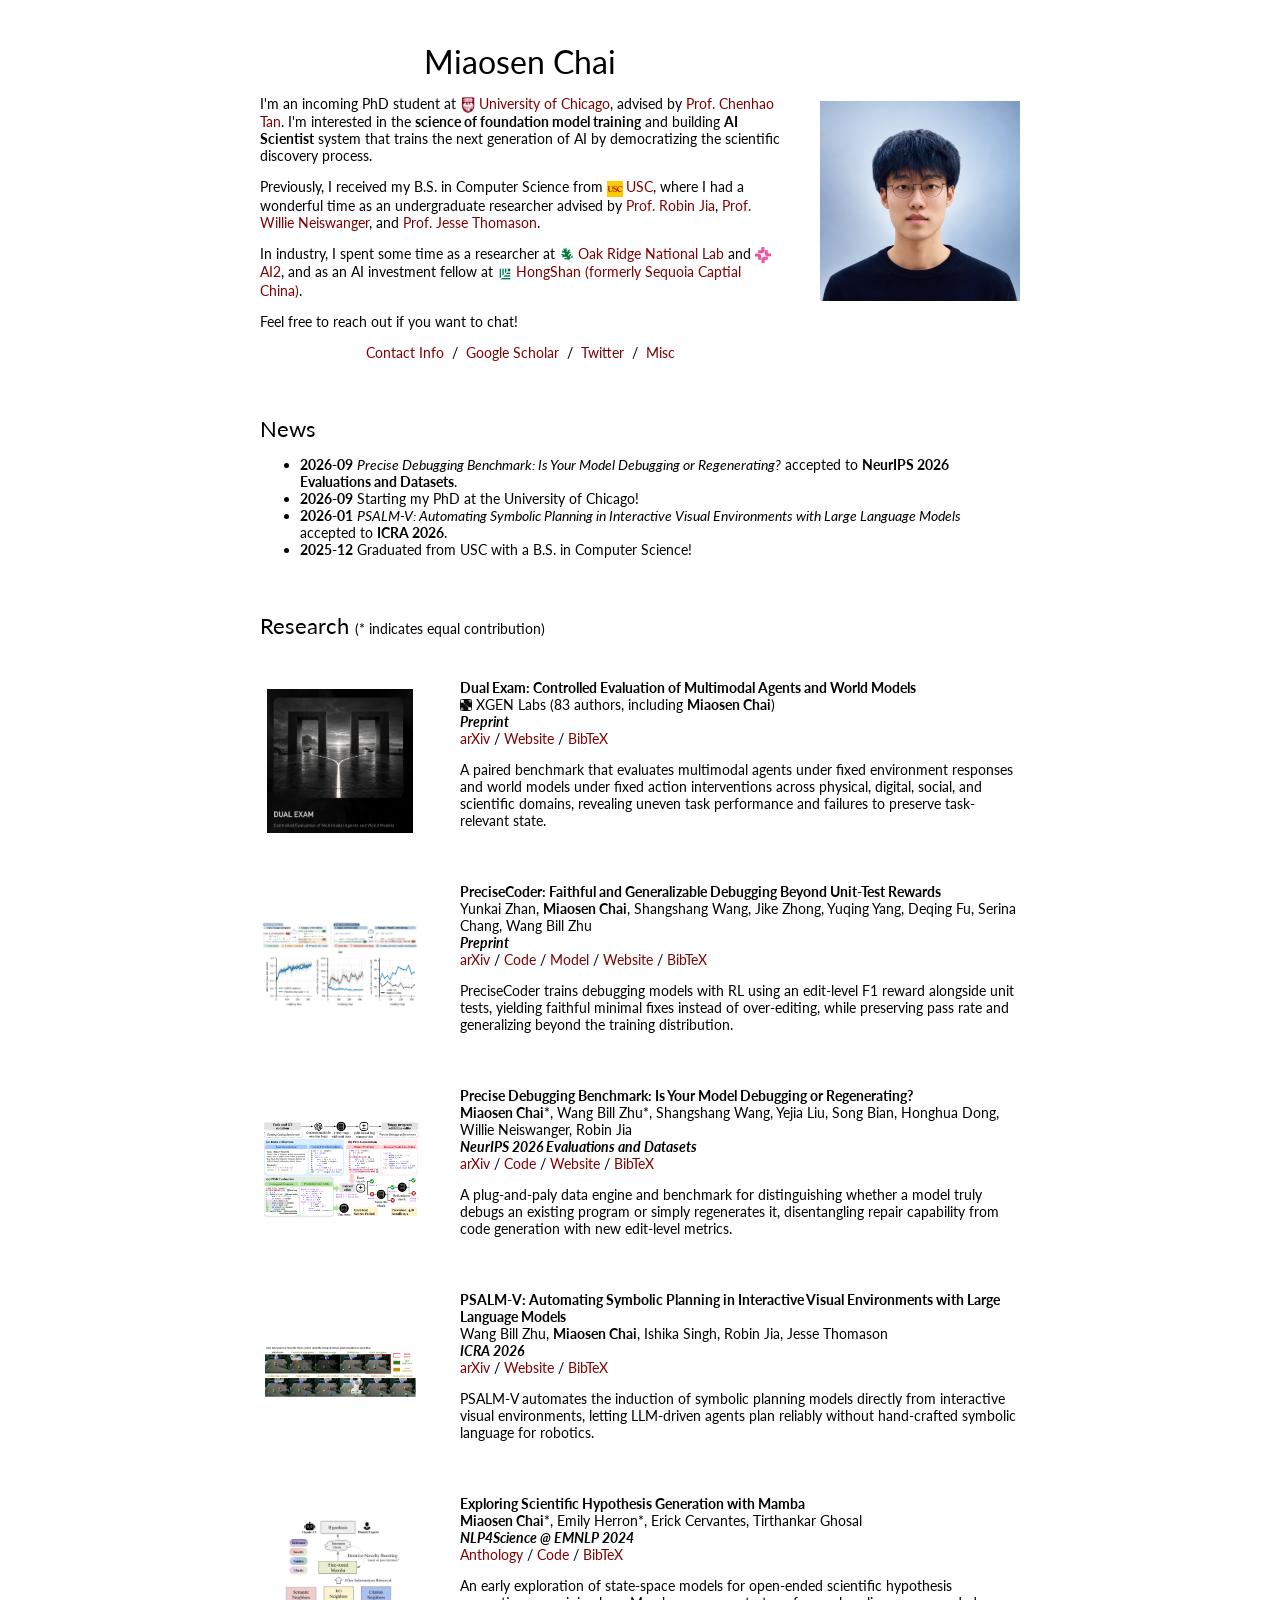
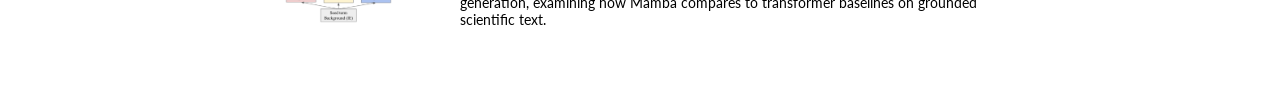
==== commit 9aa16e11: "Typo" ====
--- a/index.html
+++ b/index.html
@@ -41,8 +41,8 @@
                 <img src="images/ornl.png" alt="ORNL" style="height:16px;vertical-align:middle;margin-right:3px;"><a href="https://www.ornl.gov/">Oak Ridge National Lab</a>
                 and
                 <img src="images/ai2.png" alt="AI2" style="height:16px;vertical-align:middle;margin-right:3px;"><a href="https://allenai.org/">AI2</a>,
-                and as an investment fellow at
-                <img src="images/sequoia.png" alt="HongShan" style="height:16px;vertical-align:middle;margin-right:3px;"><a href="https://www.hsgcap.com/">HongShan (formerly Sequoia China)</a>.
+                and as an AI investment fellow at
+                <img src="images/sequoia.png" alt="HongShan" style="height:16px;vertical-align:middle;margin-right:3px;"><a href="https://www.hsgcap.com/">HongShan (formerly Sequoia Captial China)</a>.
               </p>
               <p>
                 Feel free to reach out if you want to chat!
